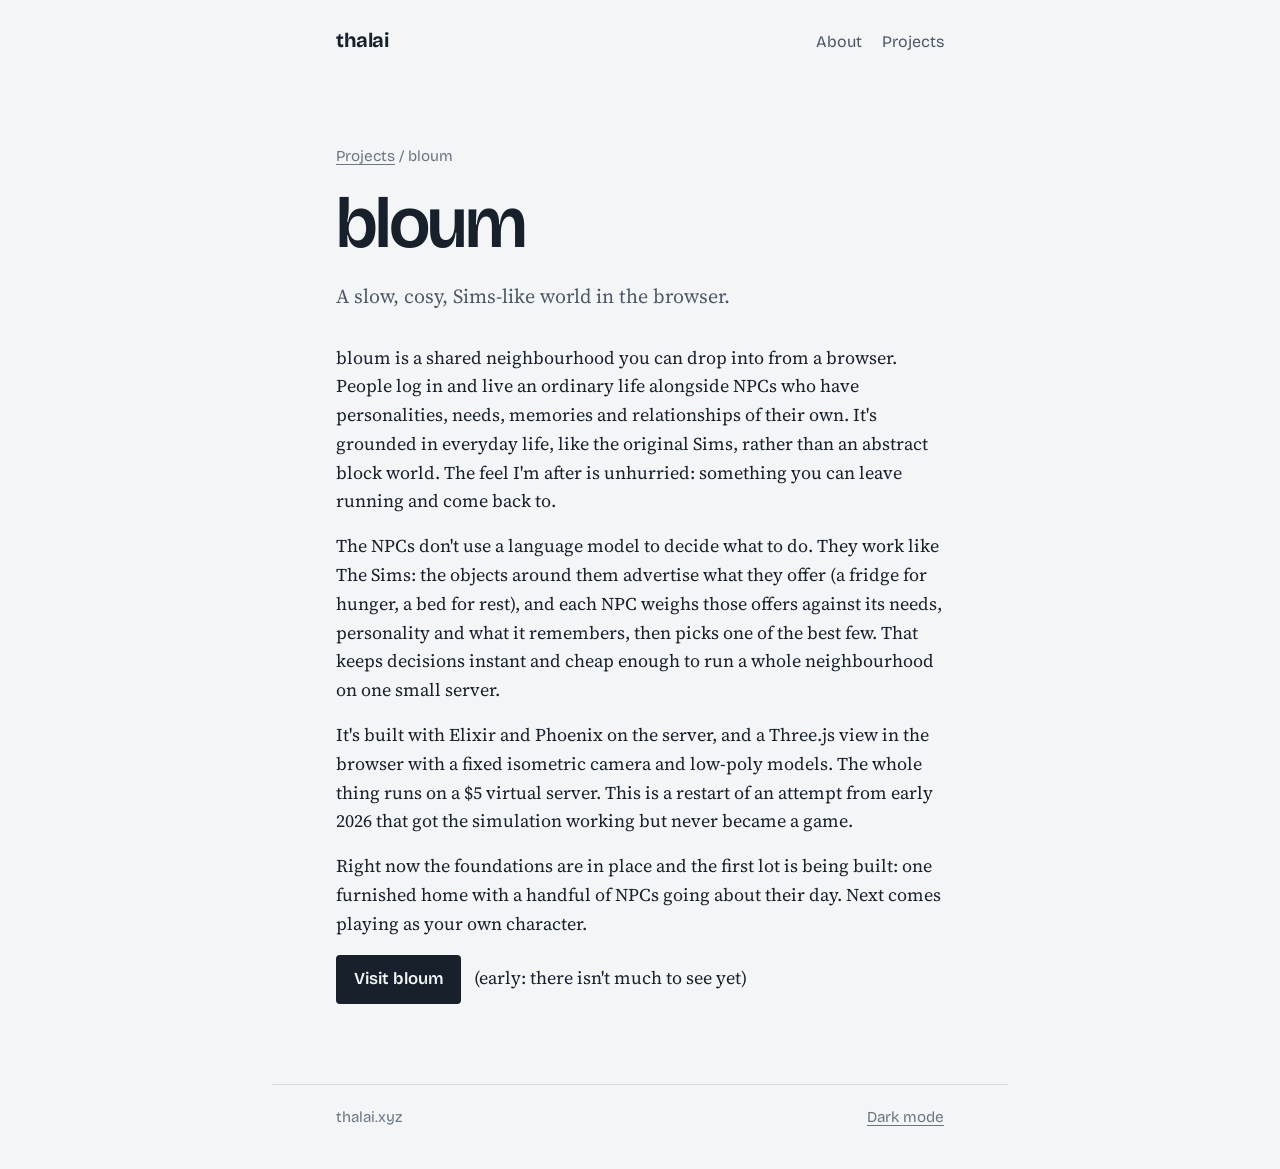
==== projects/bloum/index.html @ 15b8cbcb "Add bloum to projects, linking to the live site The repo is private, so the page links to bloum.thal" ====
<!doctype html>
<html lang="en">
<head>
  <meta charset="utf-8">
  <meta name="viewport" content="width=device-width, initial-scale=1">
  <title>bloum – thalai</title>
  <meta name="description" content="bloum: a slow, cosy, Sims-like world in the browser, where NPCs have personalities, needs and memories of their own.">
  <link rel="preconnect" href="https://fonts.googleapis.com">
  <link rel="preconnect" href="https://fonts.gstatic.com" crossorigin>
  <link href="https://fonts.googleapis.com/css2?family=Bricolage+Grotesque:opsz,wdth,wght@12..96,75..100,400..700&family=Source+Serif+4:ital,opsz,wght@0,8..60,400;0,8..60,600;1,8..60,400&display=swap" rel="stylesheet">
  <link rel="stylesheet" href="/assets/site.css">
  <link rel="icon" href="data:image/svg+xml,<svg xmlns='http://www.w3.org/2000/svg' viewBox='0 0 32 32'><path d='M3 27 C 12 26, 16 20, 19 13 S 26 5, 29 4' fill='none' stroke='%231f43b0' stroke-width='4' stroke-linecap='round'/></svg>">
  <script src="/assets/theme.js"></script>
</head>
<body>
  <header class="wrap site-head">
    <a class="wordmark" href="/">thalai</a>
    <nav class="site-nav" aria-label="Main">
      <a href="/about/">About</a>
      <a href="/projects/">Projects</a>
    </nav>
  </header>

  <main class="wrap">
    <div class="page-head">
      <p class="crumbs"><a href="/projects/">Projects</a> / bloum</p>
      <h1>bloum</h1>
      <p class="sub">A slow, cosy, Sims-like world in the browser.</p>
    </div>

    <p>bloum is a shared neighbourhood you can drop into from a browser. People log in and live an ordinary life alongside NPCs who have personalities, needs, memories and relationships of their own. It's grounded in everyday life, like the original Sims, rather than an abstract block world. The feel I'm after is unhurried: something you can leave running and come back to.</p>
    <p>The NPCs don't use a language model to decide what to do. They work like The Sims: the objects around them advertise what they offer (a fridge for hunger, a bed for rest), and each NPC weighs those offers against its needs, personality and what it remembers, then picks one of the best few. That keeps decisions instant and cheap enough to run a whole neighbourhood on one small server.</p>
    <p>It's built with Elixir and Phoenix on the server, and a Three.js view in the browser with a fixed isometric camera and low-poly models. The whole thing runs on a $5 virtual server. This is a restart of an attempt from early 2026 that got the simulation working but never became a game.</p>
    <p>Right now the foundations are in place and the first lot is being built: one furnished home with a handful of NPCs going about their day. Next comes playing as your own character.</p>
    <p><a class="go" href="https://bloum.thalai.xyz/">Visit bloum</a> &ensp;(early: there isn't much to see yet)</p>
  </main>

  <footer class="wrap site-foot">
    <span>thalai.xyz</span>
    <button class="theme-toggle" type="button">Dark mode</button>
  </footer>
</body>
</html>
---- assets/site.css ----
/* thalai — shared styles
   Palette: cool paper + ink, one cobalt accent. Display: Bricolage Grotesque. Body: Source Serif 4. */

:root {
  color-scheme: light;
  --paper: #f3f5f7;
  --paper-raised: #fbfcfd;
  --ink: #17202b;
  --ink-2: #4d5866;
  --ink-3: #6b7684;
  --rule: #d5dbe2;
  --accent: #1f43b0;
  --accent-soft: #e2e8f8;
  --curve: #1f43b0;

  /* chart roles (validated default categorical, slots 1–4) */
  --series-1: #2a78d6;
  --series-2: #eb6834;
  --series-3: #1baf7a;
  --series-4: #eda100;
  --series-5: #7b5cd6;
  --series-6: #5b6b7a;
  --series-7: #c2398a;
  --grid: #e1e6ec;

  --display: "Bricolage Grotesque", "Avenir Next", system-ui, sans-serif;
  --body: "Source Serif 4", Georgia, "Times New Roman", serif;

  --measure: 38rem;
  --gutter: clamp(16px, 5vw, 64px);
}

@media (prefers-color-scheme: dark) {
  :root:where(:not([data-theme="light"])) {
    color-scheme: dark;
    --paper: #12161c;
    --paper-raised: #181d24;
    --ink: #e6eaef;
    --ink-2: #b4bcc6;
    --ink-3: #8c96a2;
    --rule: #2a313b;
    --accent: #8ea8ff;
    --accent-soft: #1d2640;
    --curve: #8ea8ff;
    --series-1: #3987e5;
    --series-2: #d95926;
    --series-3: #199e70;
    --series-4: #c98500;
  --series-5: #9378e6;
  --series-6: #8a99a8;
  --series-7: #d9569f;
    --grid: #232a33;
  }
}
:root[data-theme="dark"] {
  color-scheme: dark;
  --paper: #12161c;
  --paper-raised: #181d24;
  --ink: #e6eaef;
  --ink-2: #b4bcc6;
  --ink-3: #8c96a2;
  --rule: #2a313b;
  --accent: #8ea8ff;
  --accent-soft: #1d2640;
  --curve: #8ea8ff;
  --series-1: #3987e5;
  --series-2: #d95926;
  --series-3: #199e70;
  --series-4: #c98500;
  --series-5: #9378e6;
  --series-6: #8a99a8;
  --series-7: #d9569f;
  --grid: #232a33;
}

*, *::before, *::after { box-sizing: border-box; }

html { -webkit-text-size-adjust: 100%; }

body {
  margin: 0;
  background: var(--paper);
  color: var(--ink);
  font-family: var(--body);
  font-size: 1.125rem;
  line-height: 1.6;
  font-optical-sizing: auto;
}

a { color: var(--accent); text-underline-offset: 0.18em; text-decoration-thickness: 1px; }
a:hover { text-decoration-thickness: 2px; }
:focus-visible { outline: 2px solid var(--accent); outline-offset: 3px; border-radius: 2px; }

h1, h2, h3 {
  font-family: var(--display);
  font-weight: 600;
  line-height: 1.1;
  letter-spacing: -0.015em;
  margin: 0;
}
h2 { font-size: clamp(1.5rem, 1.2rem + 1.2vw, 2rem); margin-top: 3.5rem; margin-bottom: 1rem; }
h3 { font-size: 1.25rem; margin-top: 2rem; margin-bottom: 0.5rem; }
p { margin: 0 0 1rem; }
ul, ol { padding-left: 1.25rem; margin: 0 0 1rem; }
li { margin-bottom: 0.35rem; }

.wrap {
  max-width: calc(var(--measure) + 2 * var(--gutter));
  padding: 0 var(--gutter);
  margin: 0 auto;
}
.wrap.wide { max-width: calc(880px + 2 * var(--gutter)); }

/* ---- site header ---- */
.site-head {
  display: flex;
  align-items: baseline;
  justify-content: space-between;
  gap: 1rem;
  padding-top: 1.5rem;
  padding-bottom: 1.5rem;
}
.wordmark {
  font-family: var(--display);
  font-weight: 700;
  font-size: 1.25rem;
  color: var(--ink);
  text-decoration: none;
  letter-spacing: -0.02em;
}
.site-nav { display: flex; gap: 1.25rem; font-family: var(--display); font-size: 1rem; }
.site-nav a { color: var(--ink-2); text-decoration: none; }
.site-nav a:hover, .site-nav a[aria-current="page"] { color: var(--ink); text-decoration: underline; }

/* ---- landing hero: the rising curve ---- */
.hero { position: relative; padding-top: clamp(2rem, 8vw, 6rem); padding-bottom: 2rem; }
.hero-name {
  font-family: var(--display);
  font-weight: 700;
  font-size: clamp(4.5rem, 2rem + 14vw, 11rem);
  line-height: 0.85;
  letter-spacing: -0.055em;
  margin: 0;
  font-variation-settings: "wdth" 85;
}
.hero-curve {
  display: block;
  width: 100%;
  height: auto;
  margin-top: -0.5rem;
  overflow: visible;
}
.hero-curve path.trace {
  fill: none;
  stroke: var(--curve);
  stroke-width: 3;
  vector-effect: non-scaling-stroke;
  stroke-linecap: round;
  stroke-dasharray: 1400;
  stroke-dashoffset: 1400;
  animation: draw 2.4s cubic-bezier(.6,.05,.3,1) 0.2s forwards;
}
.hero-curve path.ghost { fill: none; stroke: var(--rule); stroke-width: 1.5; stroke-dasharray: 3 6; vector-effect: non-scaling-stroke; }
.hero-curve circle { fill: var(--curve); opacity: 0; animation: appear 0.3s ease 2.5s forwards; }
@keyframes draw { to { stroke-dashoffset: 0; } }
@keyframes appear { to { opacity: 1; } }
@media (prefers-reduced-motion: reduce) {
  .hero-curve path.trace { animation: none; stroke-dashoffset: 0; }
  .hero-curve circle { animation: none; opacity: 1; }
}
.hero-lede {
  font-size: clamp(1.25rem, 1rem + 0.8vw, 1.6rem);
  line-height: 1.4;
  max-width: 30ch;
  margin-top: 1.5rem;
  color: var(--ink);
}

/* ---- project list ---- */
.project-list { list-style: none; padding: 0; margin: 1.5rem 0 0; border-top: 1px solid var(--rule); }
.project-list li { margin: 0; border-bottom: 1px solid var(--rule); }
.project-list a, .project-list .p-item {
  display: grid;
  grid-template-columns: 1fr auto;
  gap: 0.25rem 1.5rem;
  padding: 1.25rem 0;
  color: var(--ink);
  text-decoration: none;
}
.project-list a:hover .p-name { text-decoration: underline; text-decoration-thickness: 2px; }
.p-name { font-family: var(--display); font-weight: 600; font-size: 1.5rem; letter-spacing: -0.01em; }
.p-state { font-family: var(--display); font-size: 0.95rem; color: var(--ink-3); align-self: center; white-space: nowrap; }
.p-desc { grid-column: 1 / -1; color: var(--ink-2); max-width: 58ch; }

/* ---- generic page header ---- */
.page-head { padding-top: clamp(1.5rem, 5vw, 4rem); padding-bottom: 1rem; }
.page-head h1 { font-size: clamp(2.5rem, 1.5rem + 5vw, 4.5rem); letter-spacing: -0.035em; }
.page-head .sub { font-size: 1.25rem; color: var(--ink-2); margin-top: 1rem; max-width: 52ch; }
.crumbs { font-family: var(--display); font-size: 0.95rem; color: var(--ink-3); margin-bottom: 1rem; }
.crumbs a { color: var(--ink-3); }

/* ---- stack table ---- */
.stack { width: 100%; border-collapse: collapse; font-size: 1rem; margin: 1rem 0 1.5rem; }
.stack th, .stack td { text-align: left; vertical-align: top; padding: 0.7rem 0.75rem 0.7rem 0; border-bottom: 1px solid var(--rule); }
.stack th { font-family: var(--display); font-weight: 600; color: var(--ink-2); font-size: 0.95rem; }
.stack td:first-child { font-family: var(--display); font-weight: 600; white-space: nowrap; }
.table-scroll { overflow-x: auto; }

/* ---- stages (a real sequence) ---- */
.stages { list-style: none; padding: 0; counter-reset: stage; margin: 1rem 0 1.5rem; }
.stages li {
  counter-increment: stage;
  position: relative;
  padding: 0 0 1.25rem 3rem;
  margin: 0;
}
.stages li::before {
  content: counter(stage);
  position: absolute;
  left: 0; top: 0.05rem;
  width: 2rem; height: 2rem;
  border-radius: 50%;
  border: 1.5px solid var(--ink-3);
  font-family: var(--display);
  font-weight: 600;
  font-size: 0.95rem;
  display: grid; place-items: center;
  color: var(--ink-2);
}
.stages li[data-state="current"]::before { background: var(--accent); border-color: var(--accent); color: var(--paper); }
.stages li[data-state="done"]::before { content: "✓"; border-color: var(--accent); color: var(--accent); }
.stages strong { font-family: var(--display); font-weight: 600; }
.stage-note { color: var(--ink-3); font-size: 0.95rem; }

.callout {
  border-left: 3px solid var(--accent);
  background: var(--accent-soft);
  padding: 1rem 1.25rem;
  margin: 1.5rem 0;
}
.callout p:last-child { margin-bottom: 0; }

.go {
  display: inline-block;
  font-family: var(--display);
  font-weight: 600;
  font-size: 1.05rem;
  padding: 0.7rem 1.1rem;
  background: var(--ink);
  color: var(--paper);
  text-decoration: none;
  border-radius: 4px;
}
.go:hover { background: var(--accent); }

/* ---- progress page: timeline + scoreboard ---- */
.jump { font-family: var(--display); font-size: 1rem; margin-top: 0.75rem; }

.tl-layout {
  display: grid;
  grid-template-columns: minmax(0, 1fr) 280px;
  gap: 3rem;
  align-items: start;
  margin-top: 2rem;
}

.timeline { list-style: none; margin: 0; padding: 0 0 1rem; position: relative; }
.timeline::before {
  content: "";
  position: absolute; left: 21px; top: 0.5rem; bottom: 0;
  width: 2px; background: var(--rule);
}
.timeline > li { position: relative; margin: 0; padding: 0 0 1.75rem 64px; }

/* stage markers along the spine */
.tl-stage { padding-top: 1rem !important; padding-bottom: 1.25rem !important; }
.tl-stage h2 {
  margin: 0;
  font-size: 1.15rem;
  color: var(--ink-2);
}
.tl-stage::before {
  content: "";
  position: absolute; left: 14px; top: 1.2rem;
  width: 16px; height: 16px;
  background: var(--paper);
  border: 2px solid var(--ink-3);
  transform: rotate(45deg);
}

/* the node on the spine */
.tl-node {
  position: absolute; left: 22px; top: 1rem;
  transform: translate(-50%, -50%);
  width: 14px; height: 14px; border-radius: 50%;
  background: var(--paper);
  border: 2px solid var(--ink-3);
}
li[data-kind="milestone"] .tl-node { width: 22px; height: 22px; background: var(--accent); border-color: var(--accent); box-shadow: 0 0 0 4px var(--paper); }
li[data-kind="direction"] .tl-node { border-color: var(--accent); border-width: 3px; }
li[data-kind="result"] .tl-node {
  width: 44px; height: 44px; top: 1.4rem;
  background: var(--paper-raised); border: 2px solid var(--accent);
  display: grid; place-items: center;
  font-family: var(--display); font-weight: 700; font-size: 0.8rem; color: var(--ink);
  font-variant-numeric: tabular-nums;
  box-shadow: 0 0 0 4px var(--paper);
}

/* the bubble */
.tl-bubble {
  position: relative;
  background: var(--paper-raised);
  border: 1px solid var(--rule);
  border-radius: 10px;
  padding: 0.85rem 1.1rem 0.9rem;
  transition: border-color 0.2s;
}
.tl-bubble::before {
  content: "";
  position: absolute; left: -8px; top: 0.75rem;
  width: 14px; height: 14px;
  background: var(--paper-raised);
  border-left: 1px solid var(--rule);
  border-bottom: 1px solid var(--rule);
  transform: rotate(45deg);
  transition: border-color 0.2s;
}
li.is-active .tl-bubble, li.is-active .tl-bubble::before { border-color: var(--accent); }
li[data-kind="milestone"] .tl-bubble { border-width: 1px; }
.tl-meta { font-family: var(--display); font-size: 0.875rem; color: var(--ink-3); display: flex; flex-wrap: wrap; gap: 0.25rem 0.75rem; }
.tl-kind { color: var(--ink-2); font-weight: 600; }
li[data-kind="direction"] .tl-kind, li[data-kind="milestone"] .tl-kind, li[data-kind="result"] .tl-kind { color: var(--accent); }
.tl-title { font-family: var(--display); font-weight: 600; font-size: 1.2rem; line-height: 1.25; margin: 0.2rem 0 0.35rem; letter-spacing: -0.01em; }
.tl-note { color: var(--ink-2); margin: 0; font-size: 1.0625rem; }
.tl-more { margin-top: 0.5rem; font-size: 1rem; color: var(--ink-2); }
.tl-more summary { font-family: var(--display); font-size: 0.9rem; color: var(--ink-3); cursor: pointer; }
.tl-more p { margin: 0.4rem 0 0; }
.tl-metrics { display: flex; flex-wrap: wrap; gap: 0.25rem 1.25rem; margin-top: 0.6rem; font-family: var(--display); font-size: 0.9rem; color: var(--ink-2); font-variant-numeric: tabular-nums; }
.tl-metrics b { color: var(--ink); }
.tl-up { color: var(--series-3); }
.tl-next .tl-bubble { border-style: dashed; background: transparent; }
.tl-next .tl-bubble::before { background: var(--paper); border-left-style: dashed; border-bottom-style: dashed; }
.tl-next .tl-node { border-style: dashed; }

/* scoreboard */
.scoreboard {
  position: sticky; top: 1.5rem;
  border: 1px solid var(--rule);
  border-radius: 10px;
  background: var(--paper-raised);
  padding: 1.1rem 1.1rem 1rem;
  font-family: var(--display);
}
.scoreboard p { margin: 0; }
.sb-when { font-size: 0.9rem; color: var(--ink-3); }
.sb-stage { font-weight: 600; font-size: 1.05rem; margin-top: 0.1rem !important; }
.sb-score { display: flex; flex-direction: column; margin-top: 1rem; }
.sb-num { font-size: 3.25rem; font-weight: 700; line-height: 1; letter-spacing: -0.04em; font-variant-numeric: tabular-nums; }
.sb-num.is-empty { font-size: 1.15rem; font-weight: 600; letter-spacing: 0; line-height: 1.3; color: var(--ink-2); }
.sb-label { font-size: 0.875rem; color: var(--ink-3); margin-top: 0.3rem; }
.sb-delta { font-size: 0.95rem; color: var(--ink-2); margin-top: 0.4rem !important; min-height: 1.2em; font-variant-numeric: tabular-nums; }
.sb-chart { margin-top: 0.75rem; }
.sb-chart svg { display: block; width: 100%; height: auto; overflow: visible; }
.sb-chart .sb-line { fill: none; stroke: var(--accent); stroke-width: 2; stroke-linejoin: round; stroke-linecap: round; }
.sb-chart .sb-future { fill: none; stroke: var(--rule); stroke-width: 2; stroke-linejoin: round; }
.sb-chart .sb-dot { fill: var(--accent); }
.sb-chart .sb-dot-future { fill: var(--rule); }
.sb-chart .sb-now { fill: var(--paper-raised); stroke: var(--accent); stroke-width: 2.5; }
.sb-chart .sb-base { stroke: var(--rule); stroke-width: 1; }
.sb-chart text { font-family: var(--display); font-size: 10px; fill: var(--ink-3); }
.sb-facts { margin: 1rem 0 0; padding-top: 0.75rem; border-top: 1px solid var(--rule); display: grid; gap: 0.4rem; font-size: 0.875rem; }
.sb-facts div { display: flex; justify-content: space-between; gap: 1rem; }
.sb-facts dt { color: var(--ink-3); }
.sb-facts dd { margin: 0; text-align: right; font-variant-numeric: tabular-nums; }

@media (max-width: 860px) {
  .tl-layout { grid-template-columns: 1fr; gap: 0; }
  .scoreboard {
    order: -1;
    top: 0; z-index: 3;
    border-radius: 0; border-left: 0; border-right: 0;
    margin: 0 calc(-1 * var(--gutter)) 1.5rem;
    padding: 0.6rem var(--gutter);
    display: grid; grid-template-columns: 1fr auto; align-items: center; gap: 0 1rem;
  }
  .sb-when { grid-column: 1; }
  .sb-stage { grid-column: 1; font-size: 0.95rem; }
  .sb-score { grid-column: 2; grid-row: 1 / span 2; margin: 0; align-items: flex-end; }
  .sb-num { font-size: 1.75rem; }
  .sb-num.is-empty { font-size: 0.9rem; text-align: right; max-width: 12ch; }
  .sb-label { font-size: 0.75rem; }
  .sb-delta, .sb-chart, .sb-facts { display: none; }
}

/* full charts */
.chart {
  margin: 1rem 0 2.5rem;
  background: var(--paper-raised);
  border: 1px solid var(--rule);
  border-radius: 6px;
  padding: 1rem 1rem 0.75rem;
  position: relative;
}
.chart-title { font-family: var(--display); font-weight: 600; font-size: 1.1rem; margin: 0 0 0.15rem; }
.chart-desc { font-size: 0.95rem; color: var(--ink-3); margin: 0 0 0.75rem; }
.chart svg { display: block; width: 100%; height: auto; overflow: visible; }
.chart svg text { font-family: var(--display); fill: var(--ink-3); font-size: 12px; }
.chart svg .gridline { stroke: var(--grid); stroke-width: 1; }
.chart svg .baseline { stroke: var(--ink-3); stroke-width: 1; }
.chart svg .series-line { fill: none; stroke-width: 2; stroke-linejoin: round; stroke-linecap: round; }
.chart svg .series-dot { stroke: var(--paper-raised); stroke-width: 2; }
.chart svg .label { fill: var(--ink-2); font-weight: 600; }
.chart svg .crosshair { stroke: var(--ink-3); stroke-width: 1; stroke-dasharray: 2 3; }
.chart-empty {
  display: grid; place-items: center; text-align: center;
  min-height: 160px;
  color: var(--ink-3);
  font-size: 1rem;
  border: 1px dashed var(--rule);
  border-radius: 4px;
  padding: 1.5rem;
  margin-bottom: 0.5rem;
}
.legend { display: flex; flex-wrap: wrap; gap: 0.35rem 1.1rem; font-family: var(--display); font-size: 0.9rem; color: var(--ink-2); margin: 0.5rem 0 0.25rem; }
.legend span { display: inline-flex; align-items: center; gap: 0.4rem; }
.legend i { width: 14px; height: 3px; border-radius: 2px; display: inline-block; }
.tooltip {
  position: absolute;
  pointer-events: none;
  background: var(--ink);
  color: var(--paper);
  font-family: var(--display);
  font-size: 0.85rem;
  line-height: 1.4;
  padding: 0.5rem 0.65rem;
  border-radius: 4px;
  min-width: 160px;
  opacity: 0;
  transition: opacity 0.1s;
  z-index: 2;
}
.tooltip .tt-head { font-weight: 600; margin-bottom: 0.2rem; }
.tooltip .tt-row { display: flex; justify-content: space-between; gap: 1rem; font-variant-numeric: tabular-nums; }
.tooltip .tt-row i { width: 8px; height: 8px; border-radius: 50%; display: inline-block; margin-right: 0.35rem; }
details.data-table { font-size: 0.9rem; margin-top: 0.25rem; }
details.data-table summary { font-family: var(--display); color: var(--ink-3); cursor: pointer; padding: 0.25rem 0; }
details.data-table table { border-collapse: collapse; width: 100%; font-variant-numeric: tabular-nums; margin-top: 0.5rem; }
details.data-table th, details.data-table td { text-align: left; padding: 0.3rem 0.75rem 0.3rem 0; border-bottom: 1px solid var(--rule); }

/* ---- footer ---- */
.site-foot {
  margin-top: 5rem;
  padding-top: 1.25rem;
  padding-bottom: 2.5rem;
  border-top: 1px solid var(--rule);
  font-family: var(--display);
  font-size: 0.95rem;
  color: var(--ink-3);
  display: flex; justify-content: space-between; flex-wrap: wrap; gap: 0.5rem;
}
.site-foot a { color: var(--ink-3); }
.theme-toggle {
  font: inherit; color: var(--ink-3); background: none; border: 0; padding: 0; cursor: pointer; text-decoration: underline; text-underline-offset: 0.18em;
}

@media (max-width: 560px) {
  body { font-size: 1.0625rem; }
  .project-list a, .project-list .p-item { grid-template-columns: 1fr; }
  .p-state { align-self: start; }
}
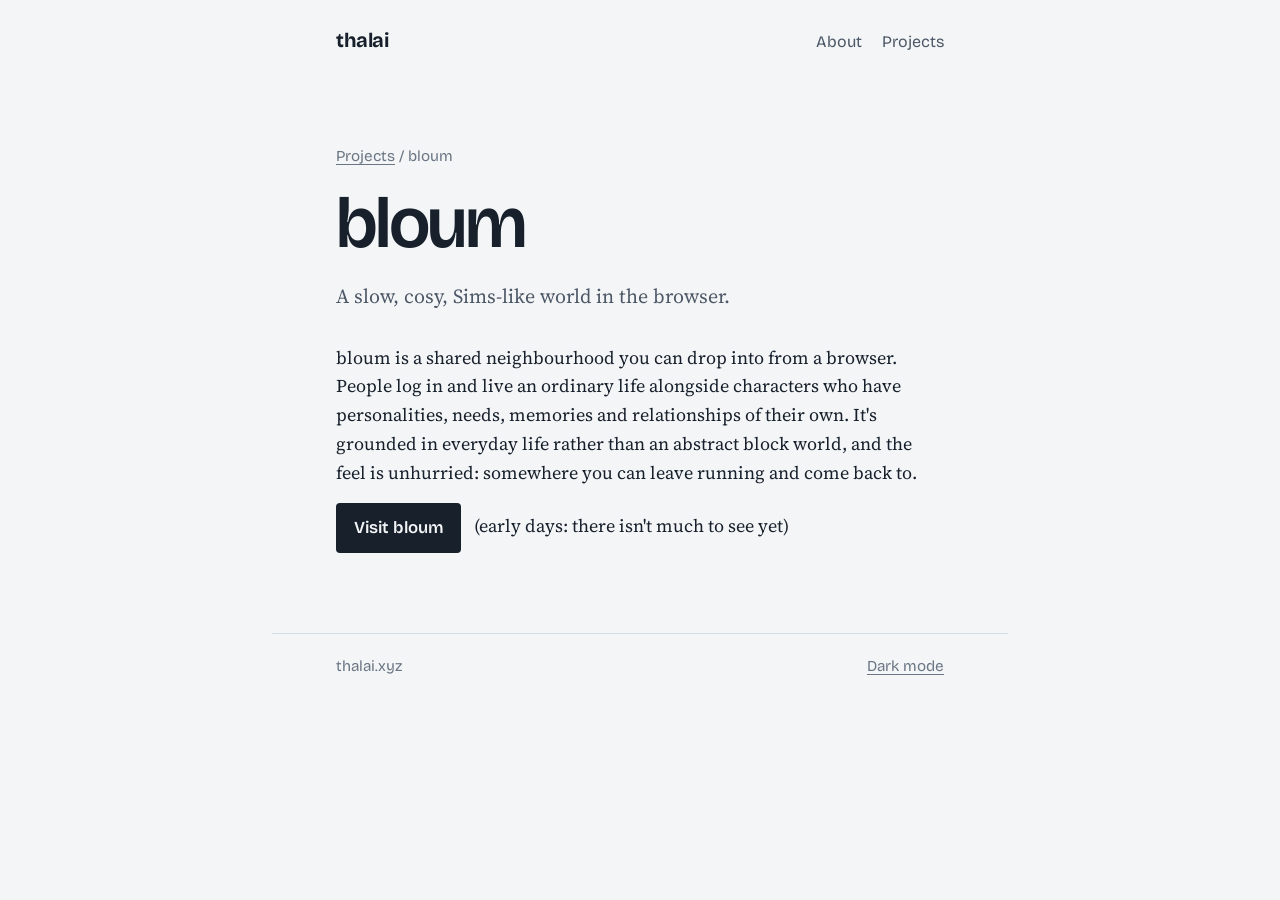
==== commit 77d8177a: "Add bloum to projects, linking to the live site Co-Authored-By: Claude Opus 5.5 <noreply@anthropic.c" ====
--- a/projects/bloum/index.html
+++ b/projects/bloum/index.html
@@ -28,11 +28,8 @@
       <p class="sub">A slow, cosy, Sims-like world in the browser.</p>
     </div>
 
-    <p>bloum is a shared neighbourhood you can drop into from a browser. People log in and live an ordinary life alongside NPCs who have personalities, needs, memories and relationships of their own. It's grounded in everyday life, like the original Sims, rather than an abstract block world. The feel I'm after is unhurried: something you can leave running and come back to.</p>
-    <p>The NPCs don't use a language model to decide what to do. They work like The Sims: the objects around them advertise what they offer (a fridge for hunger, a bed for rest), and each NPC weighs those offers against its needs, personality and what it remembers, then picks one of the best few. That keeps decisions instant and cheap enough to run a whole neighbourhood on one small server.</p>
-    <p>It's built with Elixir and Phoenix on the server, and a Three.js view in the browser with a fixed isometric camera and low-poly models. The whole thing runs on a $5 virtual server. This is a restart of an attempt from early 2026 that got the simulation working but never became a game.</p>
-    <p>Right now the foundations are in place and the first lot is being built: one furnished home with a handful of NPCs going about their day. Next comes playing as your own character.</p>
-    <p><a class="go" href="https://bloum.thalai.xyz/">Visit bloum</a> &ensp;(early: there isn't much to see yet)</p>
+    <p>bloum is a shared neighbourhood you can drop into from a browser. People log in and live an ordinary life alongside characters who have personalities, needs, memories and relationships of their own. It's grounded in everyday life rather than an abstract block world, and the feel is unhurried: somewhere you can leave running and come back to.</p>
+    <p><a class="go" href="https://bloum.thalai.xyz/">Visit bloum</a> &ensp;(early days: there isn't much to see yet)</p>
   </main>
 
   <footer class="wrap site-foot">
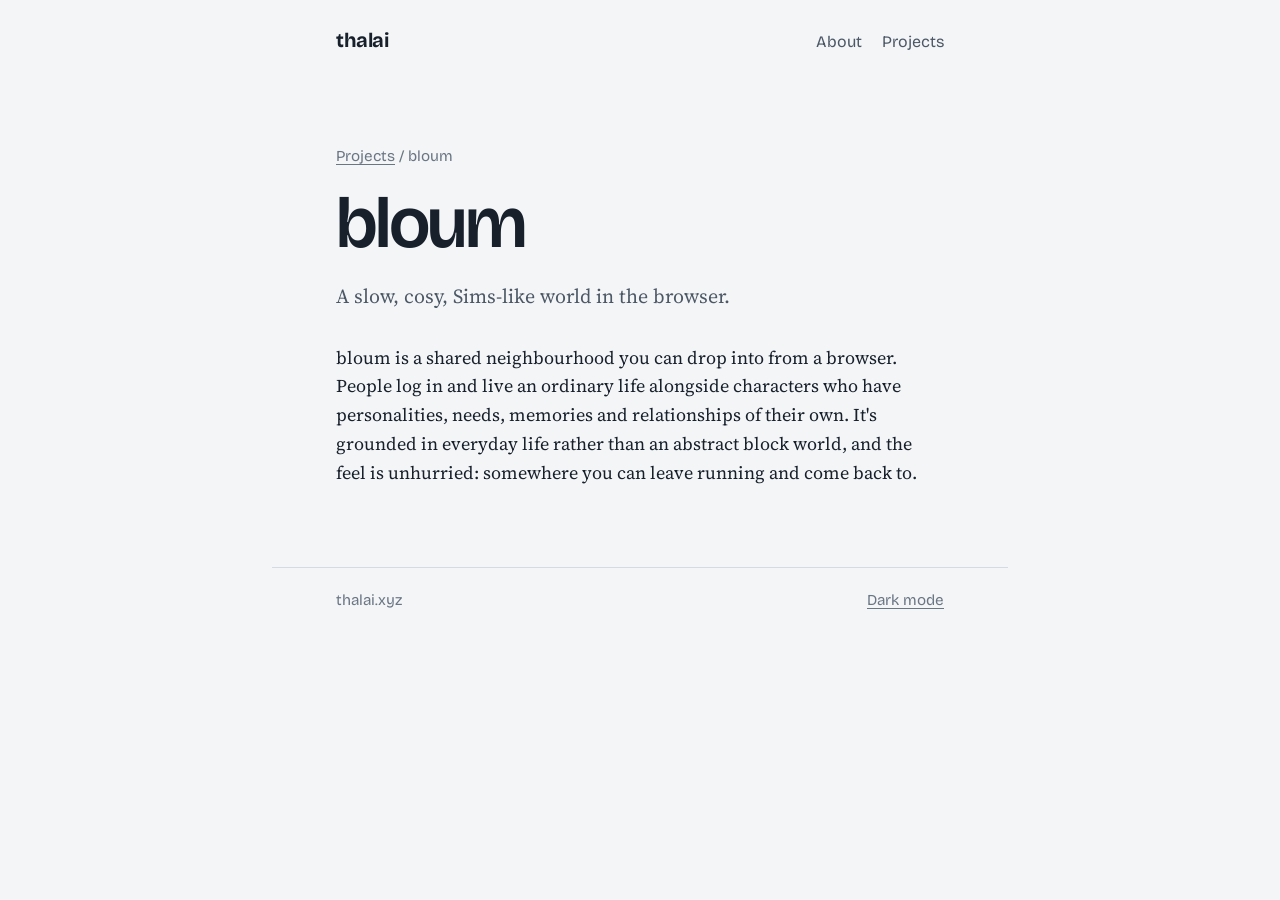
==== commit 637c9c01: "bloum: remove the link to the live site Co-Authored-By: Claude Opus 5.5 <noreply@anthropic.com> Clau" ====
--- a/projects/bloum/index.html
+++ b/projects/bloum/index.html
@@ -29,7 +29,6 @@
     </div>
 
     <p>bloum is a shared neighbourhood you can drop into from a browser. People log in and live an ordinary life alongside characters who have personalities, needs, memories and relationships of their own. It's grounded in everyday life rather than an abstract block world, and the feel is unhurried: somewhere you can leave running and come back to.</p>
-    <p><a class="go" href="https://bloum.thalai.xyz/">Visit bloum</a> &ensp;(early days: there isn't much to see yet)</p>
   </main>
 
   <footer class="wrap site-foot">
